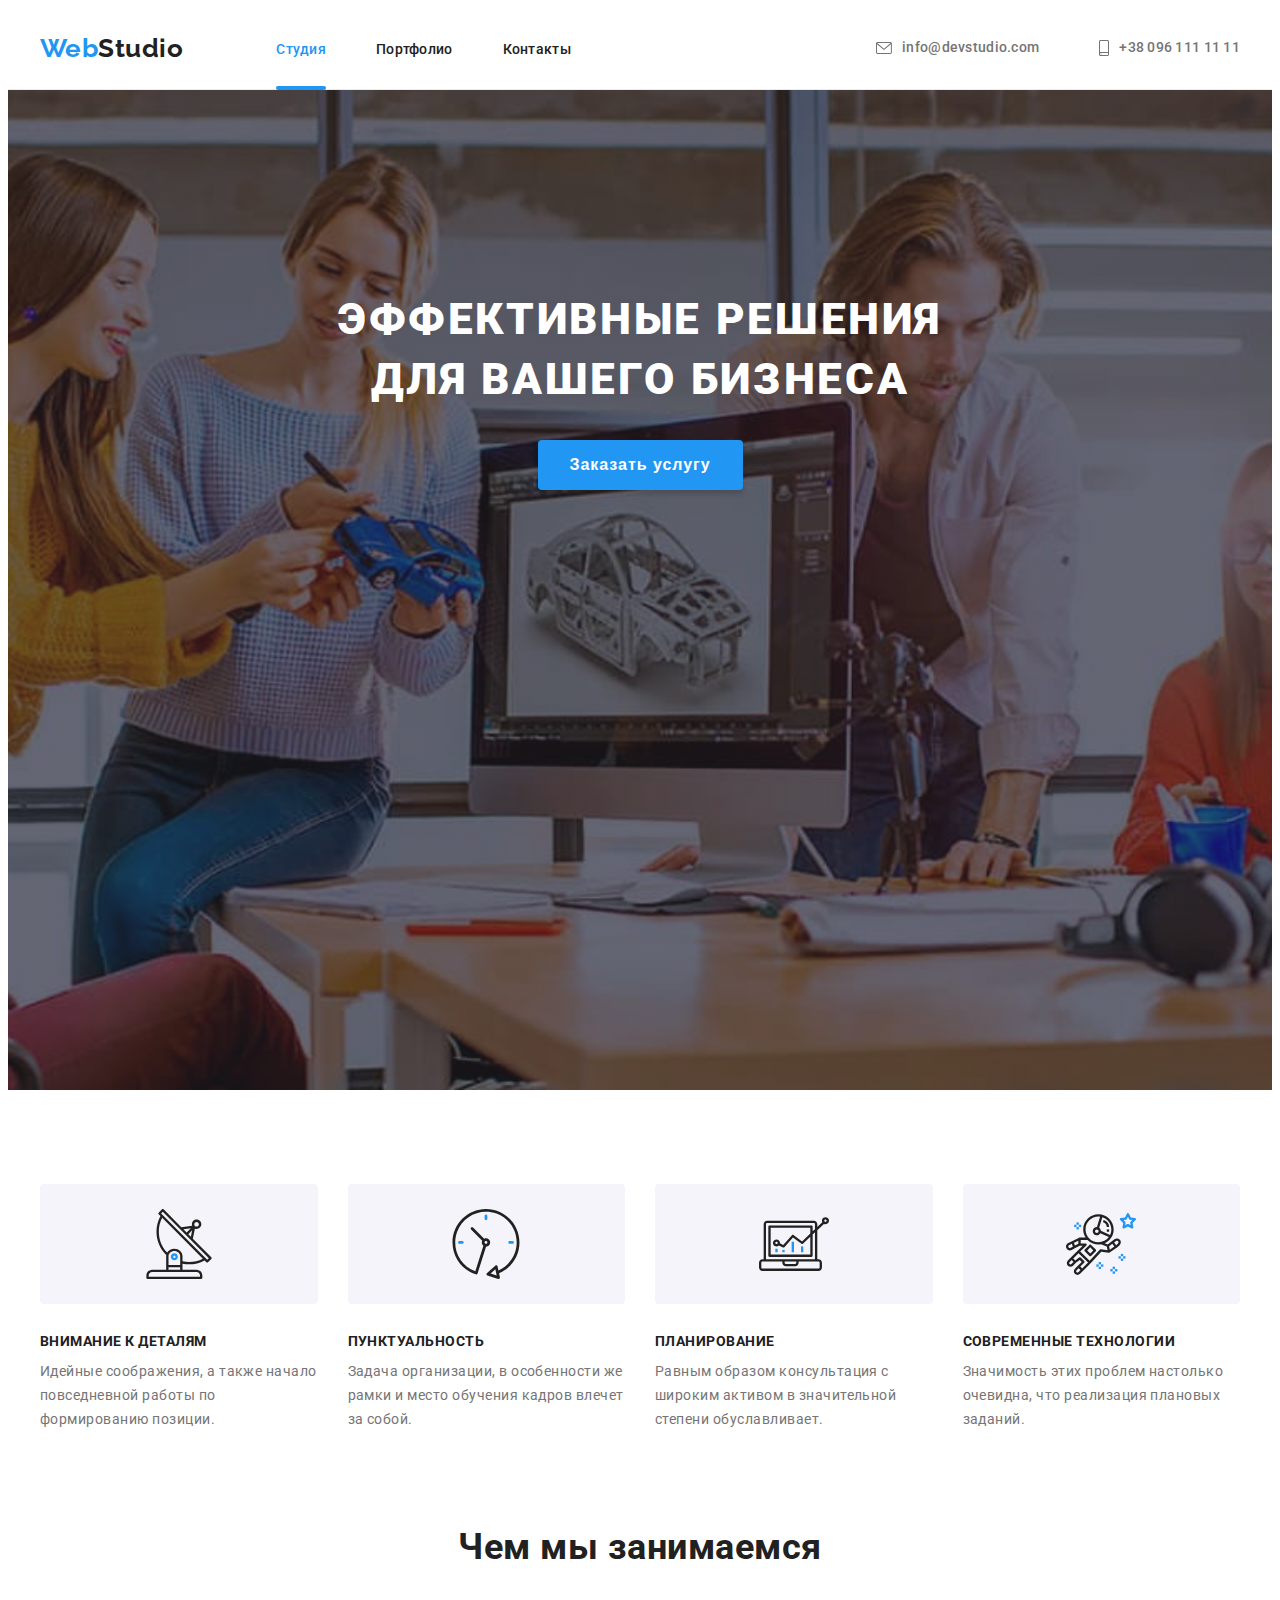
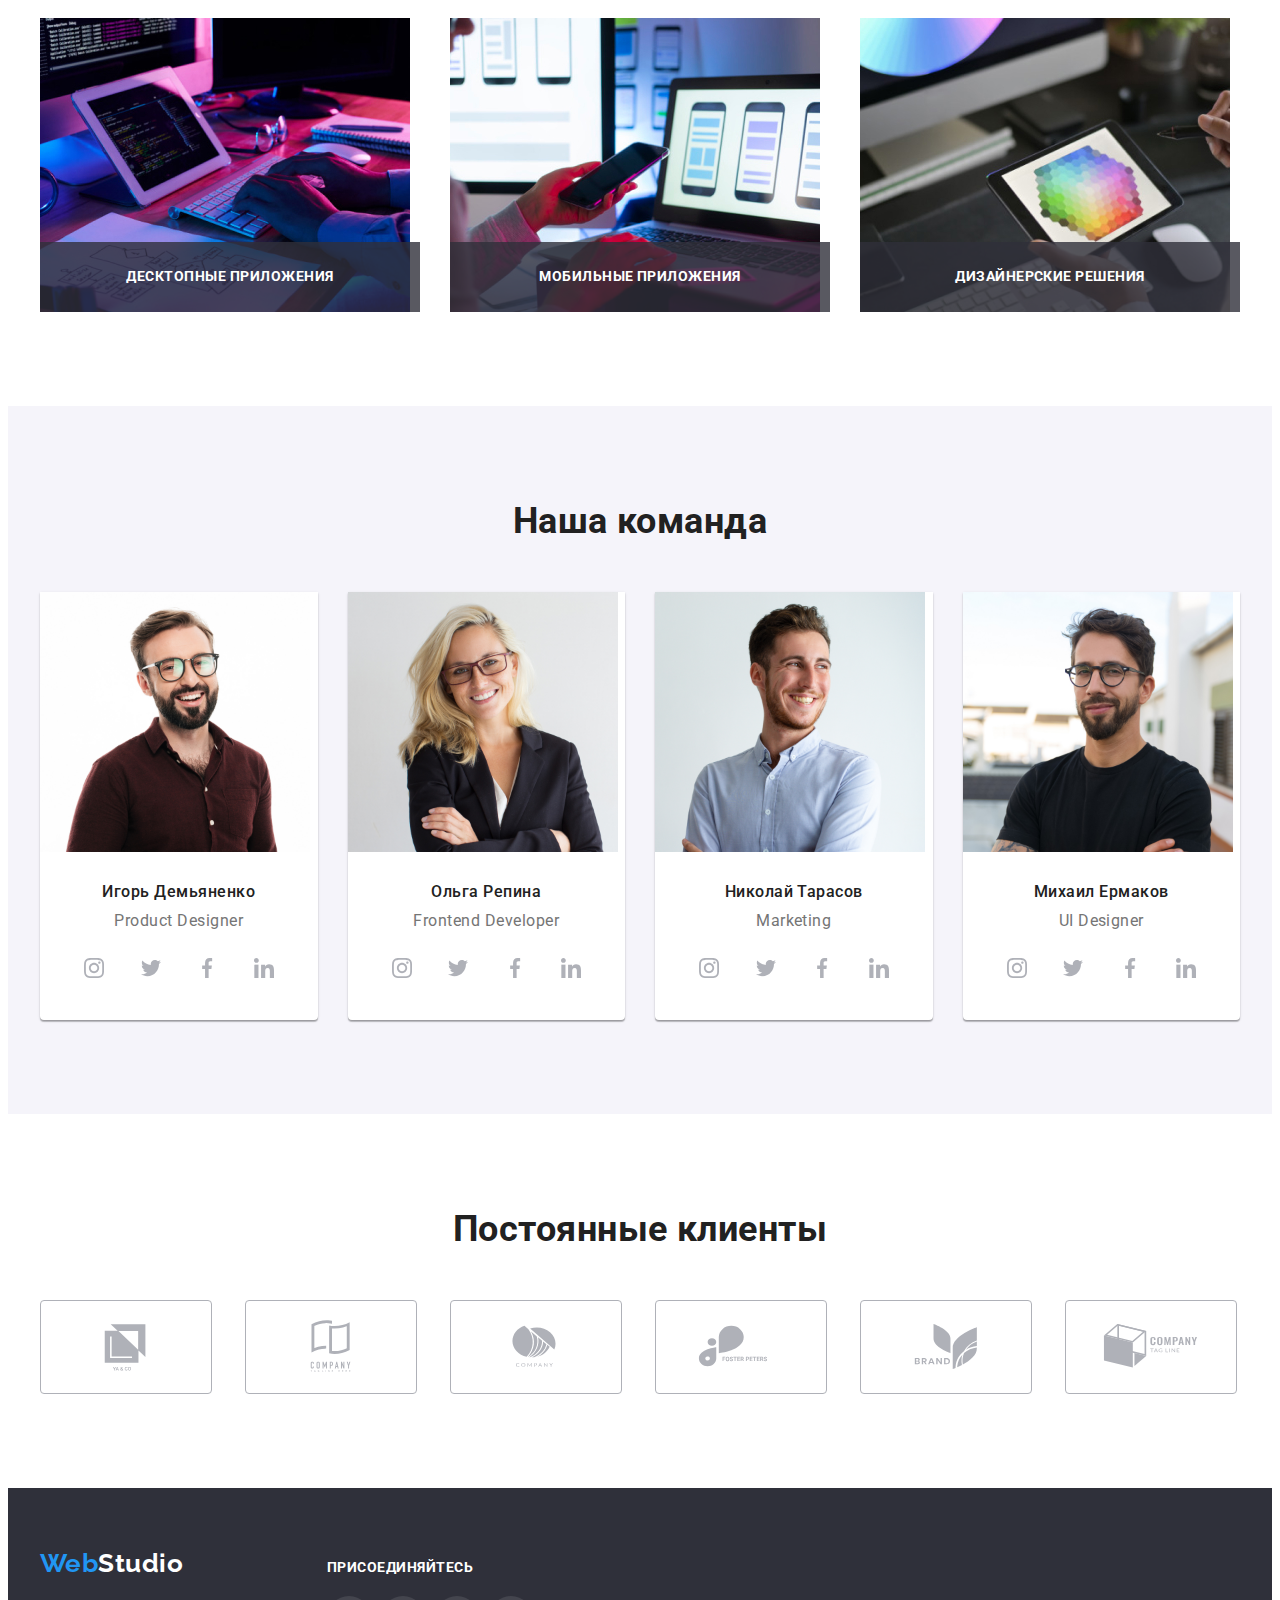
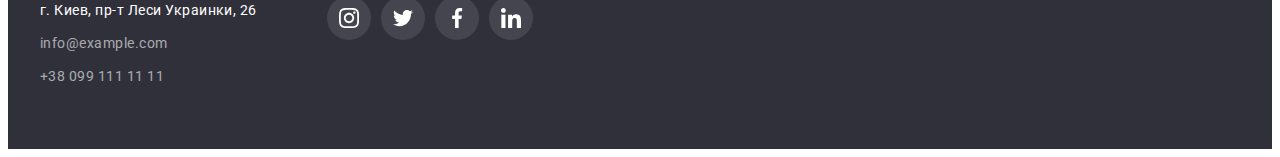
==== index.html @ e8843f4b "ДЗ-6" ====
<!DOCTYPE html>
<html lang="ru">

  <head>
    <meta charset="UTF-8" />
    <meta http-equiv="X-UA-Compatible" content="IE=edge" />
    <meta name="viewport" content="width=device-width, initial-scale=1.0" />
    <title>WebStudio</title>
    <link 
      rel="stylesheet" 
      href="https://cdnjs.cloudflare.com/ajax/libs/modern-normalize/1.0.0/modern-normalize.min.css" integrity="sha512-ISS7cAi1PEhQ8jnbJpJZMd29NlhNj4AWYyLOSp2CE/CsHxTCu+r+t0D2yoJudVrd0/8fTVPUVDzY5Tvli75u/g==" crossorigin="anonymous" referrerpolicy="no-referrer" />
    <link rel="preconnect" href="https://fonts.gstatic.com" />
    <link
    rel="stylesheet"
    href="https://cdnjs.cloudflare.com/ajax/libs/animate.css/4.1.1/animate.min.css"/>
    <link
      href="https://fonts.googleapis.com/css2?family=Raleway:wght@700&family=Roboto:wght@400;500;700;900&display=swap"
      rel="stylesheet"/>
    <link rel="stylesheet" href="./css/styles.css">
  </head>

  <body>
    <!--Header-->
    <header class="header">
      <div class="container header-container">
        <nav class="header-navigation">
          <a class="logo logo-header link" href="./index.html "><span class="logo-accent">Web</span>Studio</a>
          <ul class="navigation-menu list">
            <li class="navigation-menu-item">
              <a class="current link" href="./index.html">Студия</a>
            </li>
            <li class="navigation-menu-item">
              <a class="link" href="./portfolio.html">Портфолио</a>
            </li>
            <li class="navigation-menu-item">
              <a class="link" href="">Контакты</a>
            </li>
          </ul>
        </nav>
        <ul class="contacts list">
          <li class="contacts-item">
            <a class="contacts-item-link link" href="mailto:info@devstudio.com">
              <svg width="16" height="12" class="header-icon">
                <use href="./images/icons.svg#icon-envelope"></use>
              </svg>
              info@devstudio.com
            </a>
          </li>
          <li class="contacts-item">
            <a class="contacts-item-link link" href="tel:+380961111111">
              <svg width="10" height="16" class="header-icon">
                <use href="./images/icons.svg#icon-smartphone"></use>
              </svg>
              +38 096 111 11 11
            </a>
          </li>
        </ul>
      </div>
    </header>

    <main>
      <!--Hero-->
      <section class="hero-section">
        <div class="container">
          <h1 class="hero-title">Эффективные решения для вашего бизнеса</h1>
          <button class="modal-btn" type="button" data-modal-open>Заказать услугу</button>
        </div>
      </section>
      <!--Our advantages section-->
      <section class="advantages-section">
        <div class="container">
          <h2 class="visually-hidden">Our advantages</h2>
          <ul class="advantages list">
            <li class="advantages-item">
              <div class="advantages-contant">
                <svg width="70" height="70" class="advantages-list-icons" >
                  <use href="./images/icons.svg#icon-antenna"></use>
                </svg>
              </div>
              <h3 class="description-title">Внимание к деталям</h3>
              <p class="description">Идейные соображения, а также начало повседневной работы по формированию позиции.</p>
            </li>
            <li class="advantages-item">
              <div class="advantages-contant">
                <svg width="70" height="70" class="advantages-list-icons" >
                  <use href="./images/icons.svg#icon-clock"></use>
                </svg>
              </div>
              <h3 class="description-title">Пунктуальность</h3>
              <p class="description">Задача организации, в особенности же рамки и место обучения кадров влечет за собой.</p>
            </li>
            <li class="advantages-item">
              <div class="advantages-contant">
                <svg width="70" height="70" class="advantages-list-icons" >
                  <use href="./images/icons.svg#icon-diagram"></use>
                </svg>
              </div>
              <h3 class="description-title">Планирование</h3>
              <p class="description">Равным образом консультация с широким активом в значительной степени обуславливает.</p>
            </li>
            <li class="advantages-item">
              <div class="advantages-contant">
                <svg width="70" height="70" class="advantages-list-icons" >
                  <use href="./images/icons.svg#icon-astronaut"></use>
                </svg>
              </div>
              <h3 class="description-title">Современные технологии</h3>
              <p class="description">Значимость этих проблем настолько очевидна, что реализация плановых заданий.</p>
            </li>
          </ul>
        </div>
      </section>
      <!--Work skills galery section-->
      <section class="section">
        <div class="container">
          <h2 class="suptitle">Чем мы занимаемся</h2>
          <ul class="skills-gallery list">
            <li class="skills-gallery-item">
                <img src="./images/main-page/what-we-do/what-we-do-img.jpg" alt="печатает на клавиатуре" width="370" height="294">
                <h3 class="skills-gallery-title">Десктопные приложения</p>
            </li>
            <li class="skills-gallery-item">
              <img src="./images/main-page/what-we-do/what-we-do-img-1.jpg" alt="синхронизация телефона и ноутбука" width="370" height="294">
              <h3 class="skills-gallery-title">Мобильные приложения</p>
            </li>
            <li class="skills-gallery-item">
              <img src="./images/main-page/what-we-do/what-we-do-img-2.jpg" alt="спектр цветов на планшете" width="370" height="294">
              <h3 class="skills-gallery-title">Дизайнерские решения</p>
            </li>
          </ul>
        </div>
      </section>
      <!--Our team section-->
      <section class="team-section section">
        <div class="container">
          <h2 class="suptitle">Наша команда</h2>
          <ul class="team list">
            <li class="team-item">
              <img src="./images/main-page/our-team/our-team-img.jpg" alt="мужчина в рубашке и очках" width="270" height="260">
                <div class="team-item-contant"> 
                  <h3 class="team-title">Игорь Демьяненко</h3>
                  <p class="team-description" lang="en">Product Designer</p>
                  <ul class="social-list list">
                    <li class="social-list-item">
                      <a href="" class="social-list-link link">
                        <svg width="20" height="20" class="social-list-icon">
                          <use href="./images/icons.svg#icon-instagram"></use>
                        </svg>
                      </a>
                    </li>
                    <li class="social-list-item">
                      <a href="" class="social-list-link link">
                        <svg width="20" height="20" class="social-list-icon">
                          <use href="./images/icons.svg#icon-twitter"></use>
                        </svg>
                      </a>
                    </li>
                    <li class="social-list-item">
                      <a href="" class="social-list-link link">
                        <svg width="20" height="20" class="social-list-icon">
                          <use href="./images/icons.svg#icon-facebook"></use>
                        </svg>
                      </a>
                    </li>
                    <li class="social-list-item">
                      <a href="" class="social-list-link link">
                        <svg width="20" height="20" class="social-list-icon">
                          <use href="./images/icons.svg#icon-linkedin"></use>
                        </svg>
                      </a>
                    </li>
                  </ul>
                </div> 
            </li>
            <li class="team-item">
              <img src="./images/main-page/our-team/our-team-img-1.jpg" alt="женщина в очках" width="270" height="260">
                <div class="team-item-contant"> 
                  <h3 class="team-title">Ольга Репина</h3>
                  <p class="team-description" lang="en">Frontend Developer</p>
                  <ul class="social-list list">
                    <li class="social-list-item">
                      <a href="" class="social-list-link link">
                        <svg width="20" height="20" class="social-list-icon">
                          <use href="./images/icons.svg#icon-instagram"></use>
                        </svg>
                      </a>
                    </li>
                    <li class="social-list-item">
                      <a href="" class="social-list-link link">
                        <svg width="20" height="20" class="social-list-icon">
                          <use href="./images/icons.svg#icon-twitter"></use>
                        </svg>
                      </a>
                    </li>
                    <li class="social-list-item">
                      <a href="" class="social-list-link link">
                        <svg width="20" height="20" class="social-list-icon">
                          <use href="./images/icons.svg#icon-facebook"></use>
                        </svg>
                      </a>
                    </li>
                    <li class="social-list-item">
                      <a href="" class="social-list-link link">
                        <svg width="20" height="20" class="social-list-icon">
                          <use href="./images/icons.svg#icon-linkedin"></use>
                        </svg>
                      </a>
                    </li>
                  </ul>
                </div> 
            </li>
            <li class="team-item">
              <img src="./images/main-page/our-team/our-team-img-2.jpg" alt="мужчина в рубашке" width="270" height="260">
                <div class="team-item-contant"> 
                  <h3 class="team-title">Николай Тарасов</h3>
                  <p class="team-description" lang="en">Marketing</p>
                  <ul class="social-list list">
                    <li class="social-list-item">
                      <a href="" class="social-list-link link">
                        <svg width="20" height="20" class="social-list-icon">
                          <use href="./images/icons.svg#icon-instagram"></use>
                        </svg>
                      </a>
                    </li>
                    <li class="social-list-item">
                      <a href="" class="social-list-link link">
                        <svg width="20" height="20" class="social-list-icon">
                          <use href="./images/icons.svg#icon-twitter"></use>
                        </svg>
                      </a>
                    </li>
                    <li class="social-list-item">
                      <a href="" class="social-list-link link">
                        <svg width="20" height="20" class="social-list-icon">
                          <use href="./images/icons.svg#icon-facebook"></use>
                        </svg>
                      </a>
                    </li>
                    <li class="social-list-item">
                      <a href="" class="social-list-link link">
                        <svg width="20" height="20" class="social-list-icon">
                          <use href="./images/icons.svg#icon-linkedin"></use>
                        </svg>
                      </a>
                    </li>
                  </ul>
                </div>  
            </li>
            <li class="team-item">
              <img src="./images/main-page/our-team/our-team-img-3.jpg" alt="мужчина в футболке и очках" width="270" height="260">
                <div class="team-item-contant"> 
                  <h3 class="team-title">Михаил Ермаков</h3>
                  <p class="team-description" lang="en">UI Designer</p>
                  <ul class="social-list list">
                    <li class="social-list-item">
                      <a href="" class="social-list-link link">
                        <svg width="20" height="20" class="social-list-icon">
                          <use href="./images/icons.svg#icon-instagram"></use>
                        </svg>
                      </a>
                    </li>
                    <li class="social-list-item">
                      <a href="" class="social-list-link link">
                        <svg width="20" height="20" class="social-list-icon">
                          <use href="./images/icons.svg#icon-twitter"></use>
                        </svg>
                      </a>
                    </li>
                    <li class="social-list-item">
                      <a href="" class="social-list-link link">
                        <svg width="20" height="20" class="social-list-icon">
                          <use href="./images/icons.svg#icon-facebook"></use>
                        </svg>
                      </a>
                    </li>
                    <li class="social-list-item">
                      <a href="" class="social-list-link link">
                        <svg width="20" height="20" class="social-list-icon">
                          <use href="./images/icons.svg#icon-linkedin"></use>
                        </svg>
                      </a>
                    </li>
                  </ul>
                </div>  
            </li>
          </ul>
        </div>
      </section>
      <!--Regular customers section-->
      <section class="section">
        <div class="container">
          <h2 class="suptitle">Постоянные клиенты</h2>
          <ul class="customers list">
            <li class="customers-item">
                <a href="" class="customers-list-link link">
                  <svg width="106" height="60" class="customers-list-link-icon" >
                    <use href="./images/icons.svg#icon-client-1"></use>
                  </svg>
                </a>
            </li>
            <li class="customers-item">
                <a href="" class="customers-list-link link">
                  <svg width="106" height="60" class="customers-list-link-icon" >
                    <use href="./images/icons.svg#icon-client-2"></use>
                  </svg>
                </a>
            </li>
            <li class="customers-item">
                <a href="" class="customers-list-link link">
                  <svg width="106" height="60" class="customers-list-link-icon" >
                    <use href="./images/icons.svg#icon-client-3"></use>
                  </svg>
                </a>
            </li>
            <li class="customers-item">
                <a href="" class="customers-list-link link">
                  <svg width="106" height="60" class="customers-list-link-icon" >
                    <use href="./images/icons.svg#icon-client-4"></use>
                  </svg>
                </a>
            </li>
            <li class="customers-item">
                <a href="" class="customers-list-link link">
                  <svg width="106" height="60" class="customers-list-link-icon" >
                    <use href="./images/icons.svg#icon-client-5"></use>
                  </svg>
                </a>
            </li>
            <li class="customers-item">
                <a href="" class="customers-list-link link">
                  <svg width="106" height="60" class="customers-list-link-icon" >
                    <use href="./images/icons.svg#icon-client-6"></use>
                  </svg>
                </a>
            </li>
          </ul>
        </div>
      </section>
    </main>
    
   <!--Footer-->
    <footer>
      <div class="footer-container container">
        <div class="footer-contacts-block">
          <a class="logo link" href=""><span class="logo-accent">Web</span><span class="logo-footer">Studio</span></a>
          <address>
            <ul class="footer-contacts list link">
              <li class="footer-contacts-item">
                <a class="footer-map-link link" href="https://goo.gl/maps/vyTCDzWnWzaWJ4Vd6" target="_blank" rel="noopener noreferrer">г. Киев, пр-т Леси Украинки, 26</a>
              </li>
              <li class="footer-contacts-item">
                <a class="footer-contacts-link link" href="mailto:info@example.com">info@example.com</a>
              </li>
              <li class="footer-contacts-item">
                <a class="footer-contacts-link link" href="tel:+380991111111">+38 099 111 11 11</a>
              </li>
            </ul>
          </address>
        </div>
        <div class="footer-icons">
          <h3 class="description-title footer-description">присоединяйтесь</h3>
          <ul class="footer-social-list list">
            <li class="footer-list-item">
              <a href="" class="footer-list-link link">
                <svg width="20" height="20" class="footer-list-icon">
                  <use href="./images/icons.svg#icon-instagram"></use>
                </svg>
              </a>
            </li>
            <li class="footer-list-item">
              <a href="" class="footer-list-link link">
                <svg width="20" height="20" class="footer-list-icon">
                  <use href="./images/icons.svg#icon-twitter"></use>
                </svg>
              </a>
            <li class="footer-list-item">
              <a href="" class="footer-list-link link">
                <svg width="20" height="20" class="footer-list-icon">
                  <use href="./images/icons.svg#icon-facebook"></use>
                </svg>
              </a>
            </li>
            <li class="footer-list-item">
              <a href="" class="footer-list-link link">
                <svg width="20" height="20" class="footer-list-icon">
                  <use href="./images/icons.svg#icon-linkedin"></use>
                </svg>
              </a>
            </li>
          </ul>
        </div>
      </div>
    </footer>

    <div class="backdrop is-hidden" data-modal>
      <div class="modal">
        <button type="button" class="modal-close-button" data-modal-close>
          <svg width="18" height="18" class="modal-close-icon">
            <use href="./images/icons.svg#icon-close-black"></use>
          </svg>
        </button>
        <form action="#" method="GET" class="modal-form">
          <p class="modal-form-head">Оставьте свои данные, мы вам перезвоним</p>
          <label class="modal-form-field">
            Имя
            <span class="modal-form-input-wrapper">
              <input type="text" name="user-name" class="modal-form-input" minlength="2" required>
              <svg width="18" height="18" class="modal-icon">
                <use href="./images/icons.svg#icon-person"></use>
              </svg>
            </span>
          </label>
          <label class="modal-form-field">
            Телефон
            <span class="modal-form-input-wrapper">
              <input type="tel" name="user-phone" class="modal-form-input" pattern="[0-9]{3}-[0-9]{3}-[0-9]{2}-[0-9]{2}" title="063-333-33-33" required>
              <svg width="18" height="18" class="modal-icon">
                <use href="./images/icons.svg#icon-phone"></use>
              </svg>
            </span>
          </label>
          <label class="modal-form-field">
            Почта
            <span class="modal-form-input-wrapper">
              <input type="email" name="user-mail" class="modal-form-input" required>
              <svg width="18" height="18" class="modal-icon">
                <use href="./images/icons.svg#icon-email"></use>
              </svg>
            </span>
          </label>
          <label class="modal-form-field">
            Комментарий
            <textarea name="user-message" class="modal-form-message" placeholder="Введите текст"></textarea>
          </label>
          <input type="checkbox" name="user-policy" class="modal-form-checkbox" id="checkbox-policy" required>
          <label for="checkbox-policy" class="modal-form-checkbox-policy">Соглашаюсь с рассылкой и принимаю <a href="modal-form-policy-link">Условия договора</a></label>
          <button type="submit" class="modal-form-btn">Отправить</button>
        </form>
      </div>
    </div>

    <script src="./js/modal.js"></script>
  </body>
</html>
---- css/styles.css ----
/* кастомные свойства */
:root {
  --main-font: Roboto, sans-serif;
  --secondary-font: Raleway, sans-serif;
  --accent-color: #2196f3;
  --main-color: #212121;
  --secondary-color: #ffffff;
  --third-color: #757575;
  --main-background-color: #2f303a;
  --secondary-background-color: #f5f4fa;
}

/* сброс в тексте */
h1,
h2,
h3,
h4,
h5,
h6,
p {
  margin-top: 0;
  margin-bottom: 0;
}

/* сброс в списках */
ul,
ol {
  margin-top: 0;
  margin-bottom: 0;
  padding-left: 0;
}

/* переопределение изображений */
img {
  display: block;
}

/* убрать точки со списков */
.list {
  list-style: none;
}

/* убрать подчёркивание у ссылки */
.link {
  text-decoration: none;
}

.section {
  padding-top: 94px;
  padding-bottom: 94px;
}

.container {
  width: 1200px;
  padding-left: 15px;
  padding-right: 15px;
  margin: 0 auto;
}

.visually-hidden {
  position: absolute;
  width: 1px;
  height: 1px;
  margin: -1px;
  border: 0;
  padding: 0;

  white-space: nowrap;
  clip-path: inset(100%);
  clip: rect(0 0 0 0);
  overflow: hidden;
}

/* наследование */
body {
  font-family: var(--main-font);
  color: var(--main-color);
  letter-spacing: 0.03em;
}

/* ==== COMPONENTS ==== */
.logo {
  font-family: var(--secondary-font);
  font-weight: 700;
  font-size: 26px;
  line-height: 1.19;

  color: var(--main-color);
}

.logo-accent {
  color: var(--accent-color);
}

.logo-footer {
  color: var(--secondary-color);
}

.suptitle {
  font-weight: 700;
  font-size: 36px;
  line-height: 1.167;
  text-align: center;

  color: var(--main-color);
  margin-bottom: 50px;
}

.social-list {
  display: flex;
  justify-content: space-between;
}

.social-list-link {
  display: flex;
  align-items: center;
  justify-content: center;
  width: 44px;
  height: 44px;
  background-color: var(--secondary-color);
  border-radius: 50%;
  transition: background-color 250ms cubic-bezier(0.4, 0, 0.2, 1);
}

.social-list-link:hover,
.social-list-link:focus {
  background-color: var(--accent-color);
}

.social-list-icon {
  fill: #AFB1B8;
  transition: fill 250ms cubic-bezier(0.4, 0, 0.2, 1);
}

.social-list-link:hover .social-list-icon,
.social-list-link:focus .social-list-icon {
  fill: #FFFFFF;
}

address {
  font-style: normal;
}
/* ==== END COMPONENTS ==== */

/* ==== HEADER ==== */

.header {
  padding-top: 25px;
  padding-bottom: 25px;
  border-bottom: 1px solid #ececec;
}

.header-container,
.header-navigation,
.navigation-menu {
  display: flex;
  align-items: center;
  justify-content: space-between;
}

.logo-header {
  margin-right: 93px;
}

.navigation-menu-item .link {
  padding-top: 32px;
  padding-bottom: 32px;
}

.navigation-menu-item:not(:last-child) {
  margin-right: 50px;
}

.navigation-menu .link.current {
  position: relative;
  color: var(--accent-color);
}

.navigation-menu-item .current::after {
  position: absolute;
  left: 0;
  bottom: -1px;
  display: block;
  content: '';
  width: 100%;
  height: 4px;
  background-color: var(--accent-color);
  border-radius: 2px;
}

.navigation-menu .link{
  font-weight: 500;
  font-size: 14px;
  line-height: 1.14;
  letter-spacing: 0.02em;

  color: var(--main-color);
  transition: color 250ms cubic-bezier(0.4, 0, 0.2, 1);
}

.navigation-menu-item .link:hover,
.navigation-menu-item .link:focus {
  color: var(--accent-color);
}

.contacts {
  display: flex;
  align-items: center;
}

.contacts-item {
  display: flex;
  align-items: center;
}

.contacts-item-link {
  display: inline-flex;
  align-items: center;
  color: inherit;
  font-weight: 500;
  font-size: 14px;
  line-height: 1.14;
  letter-spacing: 0.02em;

  color: var(--third-color);
  margin-left: 10px;
  transition: color 250ms cubic-bezier(0.4, 0, 0.2, 1);
}

.contacts-item-link:hover,
.contacts-item-link:focus {
  color: var(--accent-color);
}

.header-icon {
  fill: currentColor;
  margin-right: 10px;
  transition: fill 250ms cubic-bezier(0.4, 0, 0.2, 1);
}

.contacts-item:not(:last-child) {
  margin-right: 50px;
}
/* ==== END HEADER ==== */

/* ==== HERO ==== */
.hero-section {
  max-width: 1600px;
  height: 600px;
  padding: 200px 0;
  margin: 0 auto;
  background-color: #C4C4C4;;
  background-image: linear-gradient(
    rgba(47, 48, 58, 0.4),
    rgba(47, 48, 58, 0.4)), 
    url(../images/main-page/bg.jpg);
  background-repeat: no-repeat;
  background-position: center;
  background-size: cover;
  text-align: center;
}

.hero-title {
  width: 696px;
  font-weight: 900;
  font-size: 44px;
  line-height: 1.36;
  text-align: center;
  letter-spacing: 0.06em;
  text-transform: uppercase;

  color: var(--secondary-color);
  margin: 0 auto 30px ;
}

.modal-btn {
  box-shadow: 0px 4px 4px rgba(0, 0, 0, 0.15);
  border: none;
  border-radius: 4px;
  font-weight: 700;
  font-size: 16px;
  line-height: 1.87;
  letter-spacing: 0.06em;

  color: var(--secondary-color);
  background-color: var(--accent-color);
  cursor: pointer;
  padding: 10px 32px;
  transition: background-color 250ms cubic-bezier(0.4, 0, 0.2, 1),
  box-shadow 250ms cubic-bezier(0.4, 0, 0.2, 1);
}

.modal-btn:hover,
.modal-btn:focus {
  background-color: #188ce8;
}
/* ==== END HERO ==== */

/* ==== MAIN ==== */

/* ==== Our advantages section ==== */
.advantages-section {
  padding-top: 94px;
}

.advantages-contant {
  display: flex;
  align-items: center;
  justify-content: center;
  height: 120px;
  background-color: #F5F4FA;
  border-radius: 4px;
  margin-bottom: 30px;
}

.advantages {
  display: flex;
  flex-wrap: wrap;
  margin-left: -30px;
  margin-top: -30px;
}

.advantages-item {
  flex-basis: calc((100% - 120px) / 4);
  margin-left: 30px;
  margin-top: 30px;
}

.description-title {
  font-weight: 700;
  font-size: 14px;
  line-height: 1.14;
  text-transform: uppercase;
  margin-bottom: 10px;
}

.description {
  font-size: 14px;
  line-height: 1.71;

  color: var(--third-color);
}
/* ==== END Our advantages section ==== */

/* ==== Work skills galery ==== */
.skills-gallery {
  display: flex;
  flex-wrap: wrap;
  margin-left: -30px;
  margin-top: -30px;
}

.skills-gallery-item {
  position: relative;
  flex-basis: calc((100% - 90px) / 3);
  margin-left: 30px;
  margin-top: 30px;
}

.skills-gallery-title {
  position: absolute;
  bottom: 0;
  left: 0;
  width: 100%;

  padding-top: 27px;
  padding-bottom: 27px;

  font-size: 14px;
  line-height: 1.14;
  text-align: center;
  text-transform: uppercase;
  color: var(--secondary-color);
  background: rgba(47, 48, 58, 0.8);
}
/* ==== END Work skills galery ==== */

/* ==== Our team section ==== */
.team-section {
  background-color: var(--secondary-background-color);
}

.team {
  display: flex;
  flex-wrap: wrap;
  margin-left: -30px;
  margin-top: -30px;

}

.team-item {
  flex-basis: calc((100% - 120px) / 4);
  margin-left: 30px;
  margin-top: 30px;
  background-color: #fff;
  box-shadow: 
    0px 1px 3px rgba(0, 0, 0, 0.12),
    0px 1px 1px rgba(0, 0, 0, 0.14),
    0px 2px 1px rgba(0, 0, 0, 0.2);
  border-radius: 0px 0px 4px 4px;
}

.team-item-contant {
  padding: 30px 32px;
}

.team-title {
  font-weight: 500;
  font-size: 16px;
  line-height: 1.19;
  text-align: center;
  margin-bottom: 10px;
}

.team-description {
  font-size: 16px;
  line-height: 1.19;
  text-align: center;

  color: var(--third-color);
  margin-bottom: 16px;
}
/* ==== END Our team section ==== */

/* ==== Regular customers section ==== */

.customers-list-link {
  display: flex;
  justify-content: center;
  align-items: center;
  border: 1px solid #AFB1B8;
  border-radius: 4px;
  width: 170px;
  height: 92px;
  fill: #AFB1B8;
  transition: border 250ms cubic-bezier(0.4, 0, 0.2, 1),
  fill 250ms cubic-bezier(0.4, 0, 0.2, 1);
}

.customers {
  display: flex;
  flex-wrap: wrap;
  margin-left: -30px;
  margin-top: -30px;
}

.customers-item {
  flex-basis: calc((100% - 180px) / 6);
  margin-left: 30px;
  margin-top: 30px;
}

.customers-list-link:hover,
.customers-list-link:focus {
  border-color: var(--accent-color);
  fill: var(--accent-color);
}

/* ==== END Regular customers section ==== */

/* ==== FOOTER ==== */
footer {
  background-color: var(--main-background-color);
  padding-top: 60px;
  padding-bottom: 60px;
}

.footer-container {
  display: flex;
  align-items: baseline;
}

.footer-contacts-block {
  margin-right: 70px;
}

address {
  margin-top: 20px;
}

.footer-contacts-item:not(:last-child) {
  margin-bottom: 9px;
}

.footer-social-list {
  display: flex;
}

.footer-map-link {
  font-weight: 400;
  font-size: 14px;
  line-height: 1.71;
  color: #ffffff;
}

.footer-map-link:hover,
.footer-map-link:focus {
  color: var(--accent-color);
}

.footer-contacts-link {
  font-size: 14px;
  line-height: 1.71;
  color: rgba(255, 255, 255, 0.6);
  transition: color 250ms cubic-bezier(0.4, 0, 0.2, 1);
}

.footer-contacts-link:hover,
.footer-contacts-link:focus {
  color: var(--accent-color);
}

.footer-description {
  text-transform: uppercase;
  color: var(--secondary-color);
  margin-bottom: 20px;
}

.footer-list-item:not(:last-child) {
  margin-right: 10px;
}

.footer-list-link {
  align-items: center;
  justify-content: center;
  display: flex;
  width: 44px;
  height: 44px;
  text-decoration: none;
  fill: var(--secondary-color);
  background: rgba(255, 255, 255, 0.1);
  border-radius: 50%;
  transition: background-color 250ms cubic-bezier(0.4, 0, 0.2, 1);
}

.footer-list-link:hover,
.footer-list-link:focus {
  background-color: var(--accent-color);
}

.footer-list-icon {
  fill: var(--secondary-color);
}

/* ==== END FOOTER ==== */

/* ==== PORTFOLIO ==== */

.portfolio-btn {
  display: inline-block;
  font-family: inherit;
  font-weight: 500;
  font-size: 16px;
  line-height: 1.62;
  cursor: pointer;
  background-color: var(--secondary-background-color);
  border-radius: 4px;
  border: none;
  padding: 6px 22px;
  transition: color 250ms cubic-bezier(0.4, 0, 0.2, 1),
  background-color 250ms cubic-bezier(0.4, 0, 0.2, 1),
  box-shadow 250ms cubic-bezier(0.4, 0, 0.2, 1);
}

.portfolio-btn:hover,
.portfolio-btn:focus {
  color: var(--secondary-color);
  background-color: var(--accent-color);
  box-shadow: 
    0px 3px 1px rgba(0, 0, 0, 0.1), 
    0px 1px 2px rgba(0, 0, 0, 0.08), 
    0px 2px 2px rgba(0, 0, 0, 0.12);
}

.filter-menu {
  display: flex;
  flex-flow: row nowrap;
  justify-content: center;
  margin-bottom: 50px;
}

.filter-item:not(:first-child) {
  margin-left: 8px;
}

.gallery {
  display: flex;
  flex-wrap: wrap;
  margin-left: -30px;
  margin-top: -30px;
}

.gallery-item {
  flex-basis: calc((100% - 120px) / 4);
  margin-left: 30px;
  margin-top: 30px;
  background: #ffffff;
}

.gallery-item:hover,
.gallery-item:focus {
  box-shadow: 
    0px 1px 1px rgba(0, 0, 0, 0.12),
    0px 4px 4px rgba(0, 0, 0, 0.06),
    1px 4px 6px rgba(0, 0, 0, 0.16);
}

.gallery-list-img-wrapper {
  position: relative;
  overflow: hidden;
}

.overlay-portfolio {
  position: absolute;
  left: 0;
  bottom: 0;
  width: 100%;
  height: 100%;
  overflow: auto ;
  transform: translateY(100%);
  transition: transform 250ms cubic-bezier(0.4, 0, 0.2, 1);

  font-size: 18px;
  line-height: 1.56;
  letter-spacing: 0.03em;
  padding: 63px 24px;
  color: var(--secondary-color);
  background-color: rgba(33, 150, 243, 0.9);
}

.gallery-list-link-wrapper:hover .overlay-portfolio,
.gallery-list-link-wrapper:focus .overlay-portfolio {
  transform: translateY(0%);
}

.gallery-item-content {
  padding: 20px 24px;
  border: 1px solid #eeeeee;
  border-top: none;
}

.gallery-title {
  font-weight: 700;
  font-size: 18px;
  line-height: 2;
  letter-spacing: 0.06em;

  color: var(--main-color);
  margin-bottom: 4px;
}

.gallery-description {
  font-size: 16px;
  line-height: 1.87;

  color: var(--third-color);
}
/* ==== END PORTFOLIO ==== */

/* ==== MODAL WINDOW ==== */
.backdrop {
  position: fixed;
  top: 0;
  left: 0;
  width: 100vw;
  height: 100vh;
  background-color: rgba(0, 0, 0, 0.2);
  z-index: 100;
  opacity: 1;
  transition: opacity 250ms  cubic-bezier(0.4, 0, 0.2, 1),
              visibility 250ms  cubic-bezier(0.4, 0, 0.2, 1);
}

.is-hidden {
  opacity: 0;
  visibility: hidden;
  pointer-events: none;
}

.modal {
  position: absolute;
  top: 50%;
  left: 50%;
  opacity: 1;
  transform: translate(-50%,-50%) scale(1);
  transition: opacity 250ms  cubic-bezier(0.4, 0, 0.2, 1),
              visibility 250ms  cubic-bezier(0.4, 0, 0.2, 1);
  width: 528px;
  height: 581px;
  padding: 40px;
  background-color: var(--secondary-color);
  box-shadow: 
  0px 1px 3px rgba(0, 0, 0, 0.12), 
  0px 1px 1px rgba(0, 0, 0, 0.14), 
  0px 2px 1px rgba(0, 0, 0, 0.2);
  border-radius: 4px;
}

.modal-close-button {
  position: absolute;
  display: flex;
  align-items: center;
  justify-content: center;
  top: 8px;
  right: 8px;    
  width: 30px;
  height: 30px;
  background-color: transparent;
  border-radius: 50%;
  border: 1px solid rgba(0, 0, 0, 0.1);
  cursor: pointer;
}

.modal-close-icon {
  fill: currentColor;
  transition: fill 250ms cubic-bezier(0.4, 0, 0.2, 1);
}

.modal-close-button:hover .modal-close-icon,
.modal-close-button:focus .modal-close-icon {
  fill: var(--accent-color);
}

.modal-form {
  display: flex;
  flex-direction: column;
  width: 448px;
}

.modal-form-head {
  font-weight: 700;
  text-align: center;
  font-size: 20px;
  line-height: 1.15;
  margin-bottom: 12px;
  color: var(--main-color);
}

.modal-form-field {
  font-weight: 400;
  font-size: 12px;
  line-height: 1.16;
  letter-spacing: 0.01em;
  color: var(--third-color);

}

.modal-form-input-wrapper {
  position: relative;
  display: block;
  margin-top: 4px;
  margin-bottom: 10px;
}

.modal-form-input {
  width: 100%;
  height: 40px;
  border: 1px solid rgba(33, 33, 33, 0.2);
  border-radius: 4px;
  padding: 11px 12px 11px 42px;
  transition: border 250ms cubic-bezier(0.4, 0, 0.2, 1);
}

.modal-icon {
  position: absolute;
  top: 50%;
  left: 12px;
  transform: translateY(-50%);
  display: block;
}

.modal-form-field:focus-within .modal-form-input {
  outline: var(--accent-color);
  border: 1px solid var(--accent-color);
}

.modal-form-input:focus {
  border-color: var(--accent-color);
  outline: none;
}

.modal-form-input:focus + .modal-icon {
  fill: var(--accent-color);
}

.modal-form-message {
  height: 120px;
  width: 100%;
  border: 1px solid rgba(33, 33, 33, 0.2);
  border-radius: 4px;
  resize: none;
  padding: 12px 16px;
  margin-top: 4px;
}

.modal-form-message::placeholder {
  font-weight: 400;
  font-size: 14px;
  line-height: 1.14;
  letter-spacing: 0.01em;
  color: rgba(117, 117, 117, 0.5);
}

.modal-form-message:focus {
  outline: none;
  border-color: var(--accent-color);
}

.modal-form-checkbox-policy::before {
  display: block;
  content: "";
  width: 16px;
  height: 15px;
  border: 2px solid  var(--main-color) ;
  cursor: pointer;
  border-radius: 2px;
}

.modal-form-checkbox:checked + .modal-form-checkbox-policy::before {
  display: block;
  background-size: contain;
  border-radius: 2px;
  background: url(../images/for-sprite/icon-check.svg) no-repeat;
  border-color: var(--accent-color);
  background-color: var(--accent-color);
  position: relative;
  align-items: center;
  justify-content: center;
}

.visually-hidden-for-modal-window {
  position: absolute !important;
  width: 1px;
  height: 1px;
  margin: -1px;
  border: 0;
  padding: 0;

  white-space: nowrap;
  clip-path: inset(100%);
  clip: rect(0 0 0 0);
  overflow: hidden;
}

/* ==== END MODAL WINDOW ==== */
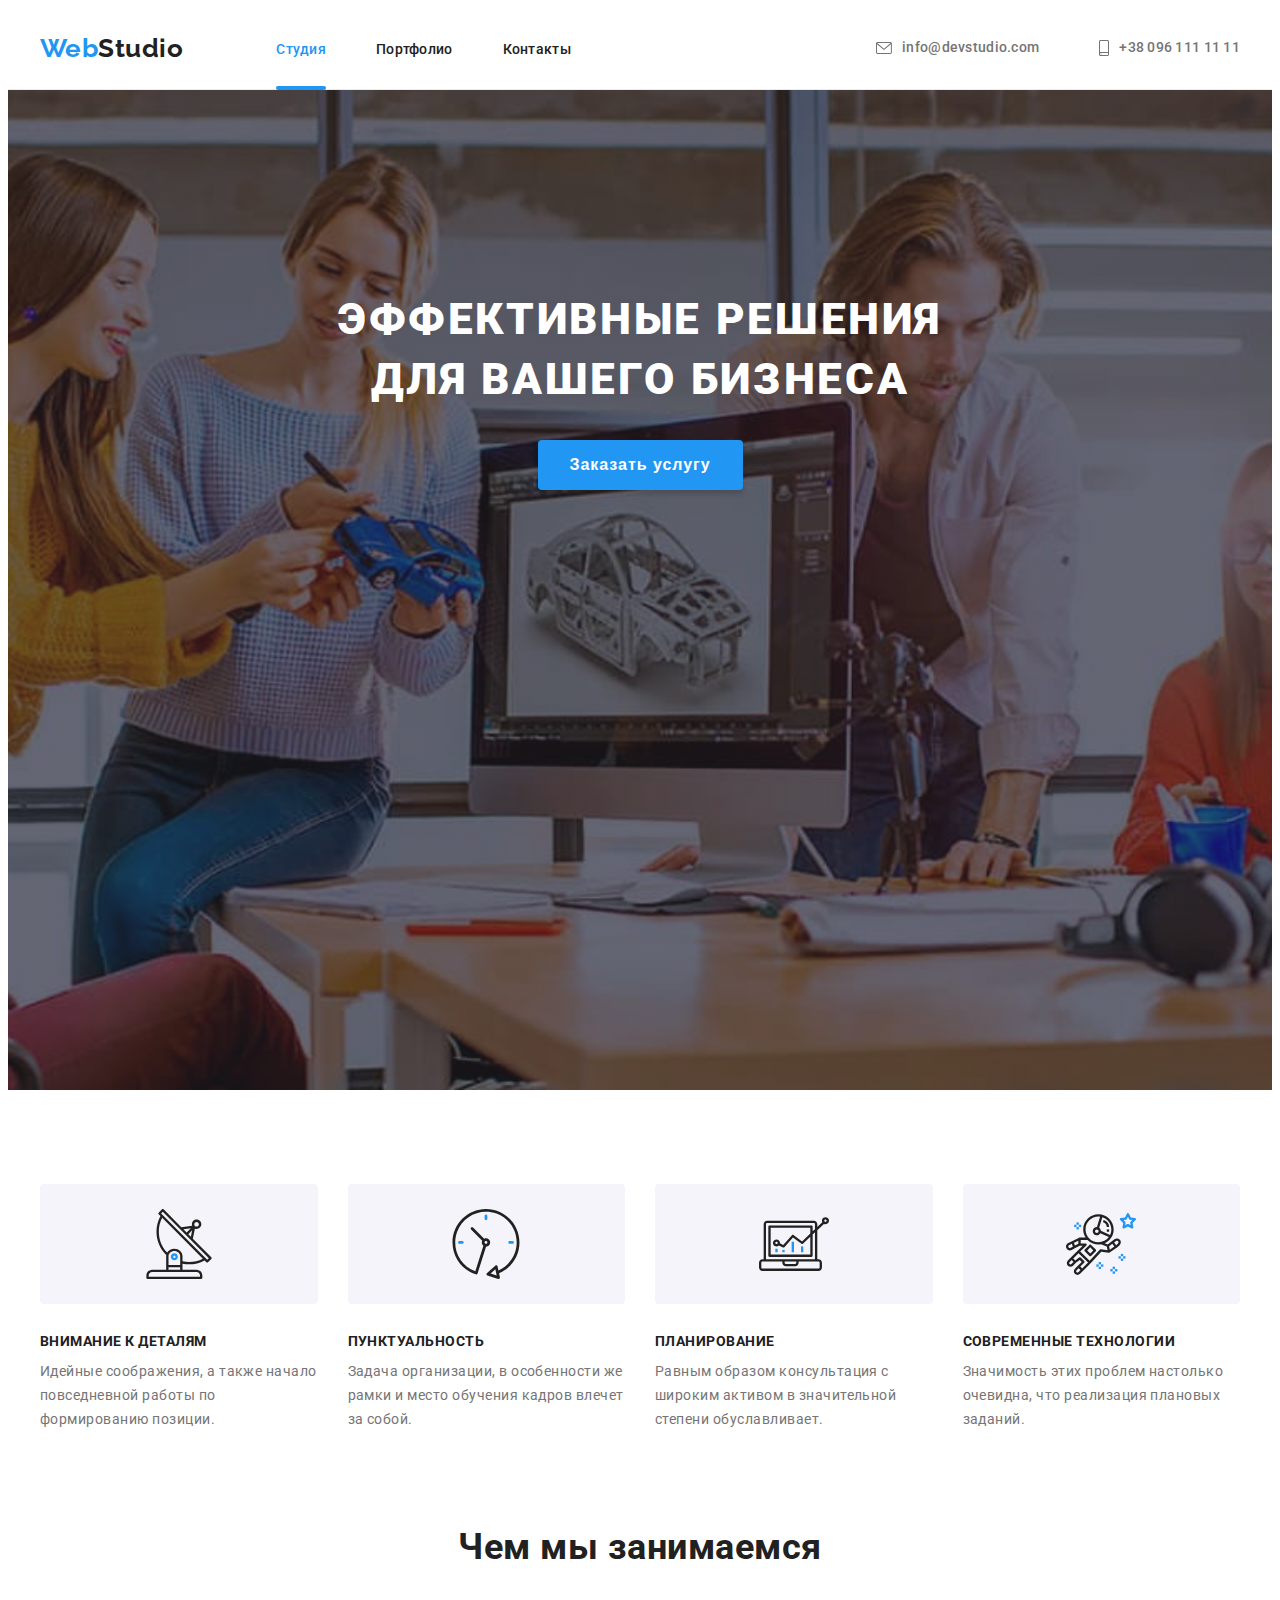
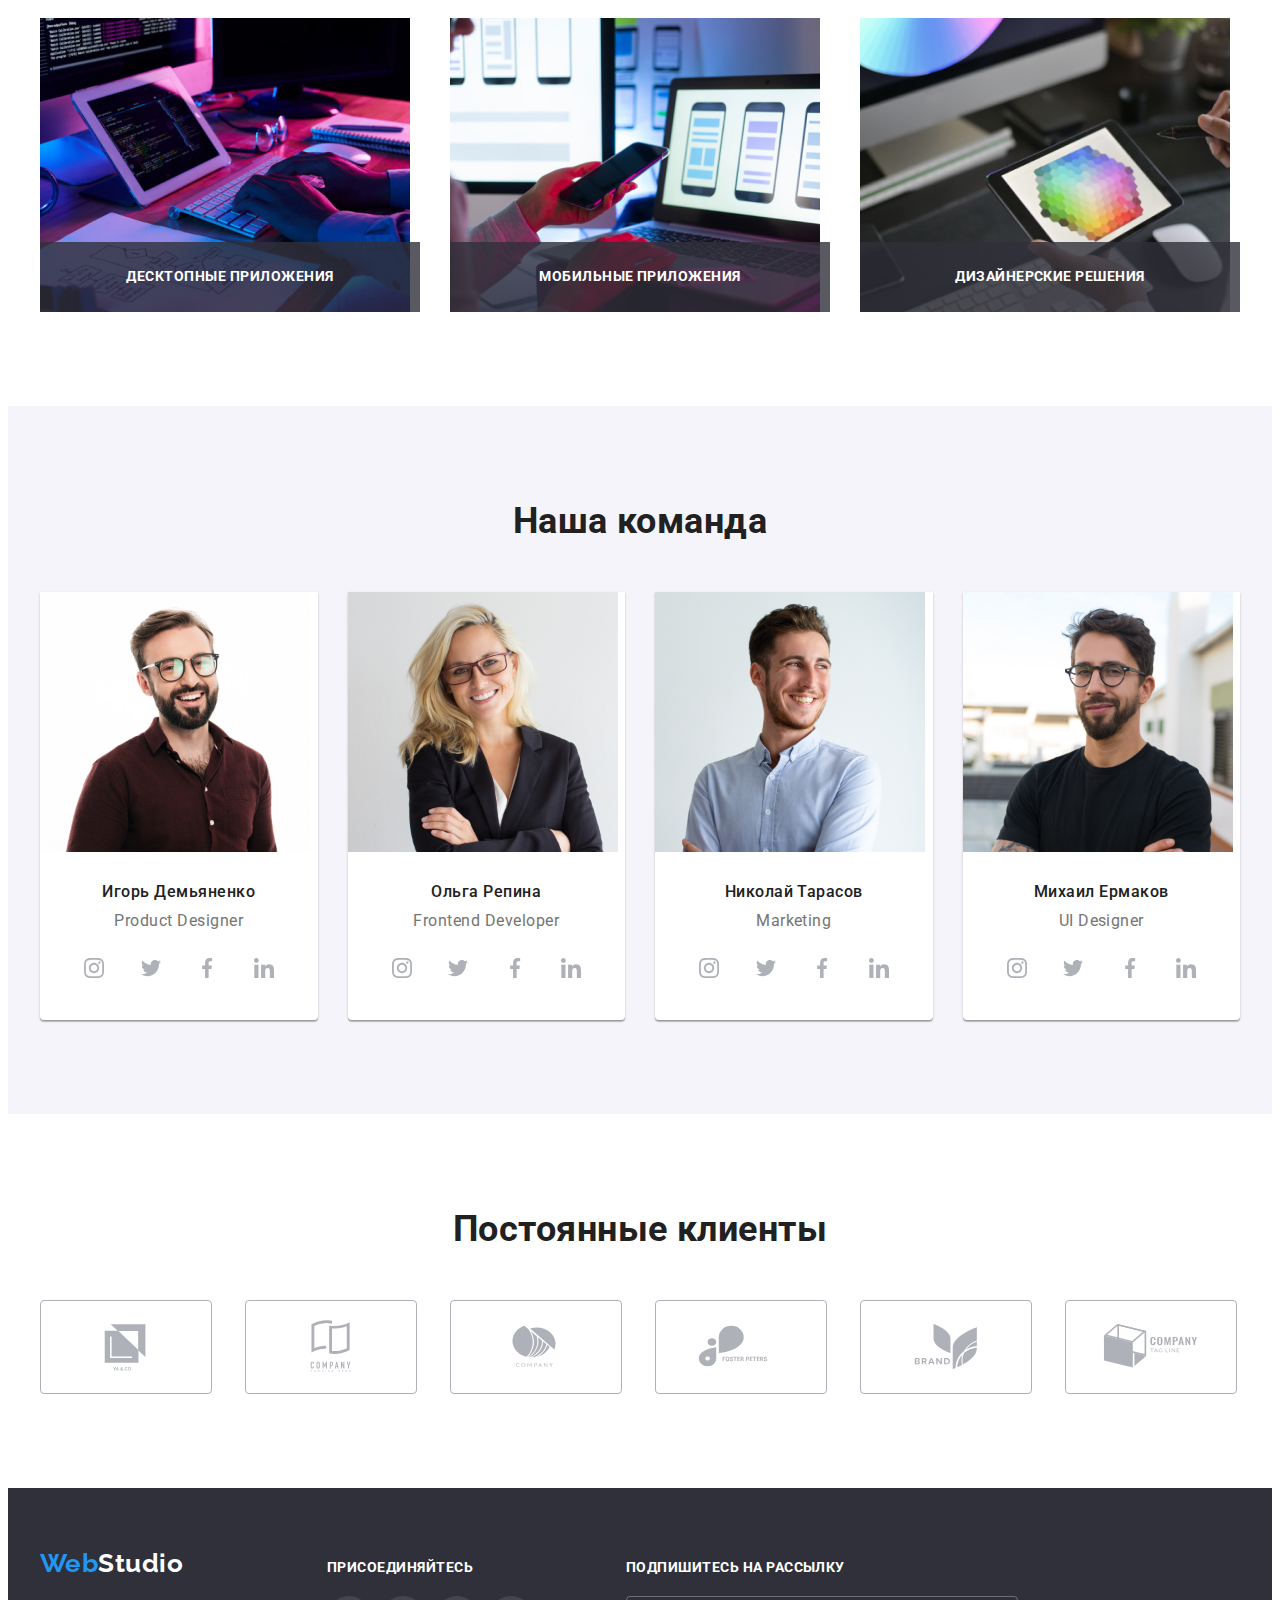
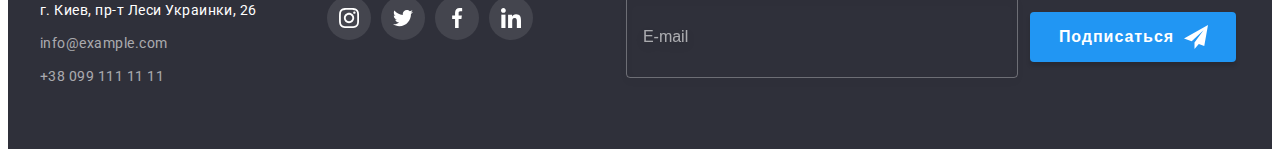
==== commit 01f91180: "ДЗ-6" ====
--- a/index.html
+++ b/index.html
@@ -389,6 +389,20 @@
             </li>
           </ul>
         </div>
+        <form class="footer-form" action="#" method="POST">
+          <h3 class="description-title footer-description">Подпишитесь на рассылку</h3>
+          <div class="footer-subscription">
+              <label class="subscription-label">
+                  <input class="subscription-input" type="email" name="email" placeholder="E-mail">
+              </label>
+              <button type="submit" class="subscription-button">
+                  <span class="submit-text">Подписаться</span>
+                  <svg width="24" height="24">
+                      <use href="./images/icons.svg#icon-send"></use>
+                  </svg>
+              </button>
+          </div>
+      </form>
       </div>
     </footer>
 
@@ -432,7 +446,7 @@
             Комментарий
             <textarea name="user-message" class="modal-form-message" placeholder="Введите текст"></textarea>
           </label>
-          <input type="checkbox" name="user-policy" class="modal-form-checkbox" id="checkbox-policy" required>
+          <input type="checkbox" name="user-policy" class="modal-form-checkbox visually-hidden-for-modal-window" id="checkbox-policy" required>
           <label for="checkbox-policy" class="modal-form-checkbox-policy">Соглашаюсь с рассылкой и принимаю <a href="modal-form-policy-link">Условия договора</a></label>
           <button type="submit" class="modal-form-btn">Отправить</button>
         </form>
--- a/css/styles.css
+++ b/css/styles.css
@@ -8,6 +8,8 @@
   --third-color: #757575;
   --main-background-color: #2f303a;
   --secondary-background-color: #f5f4fa;
+  --transition-duration: 250ms;
+  --transition-timing-function: cubic-bezier(0.4, 0, 0.2, 1);
 }
 
 /* сброс в тексте */
@@ -119,7 +121,7 @@
   height: 44px;
   background-color: var(--secondary-color);
   border-radius: 50%;
-  transition: background-color 250ms cubic-bezier(0.4, 0, 0.2, 1);
+  transition: background-color var(--transition-duration) var(--transition-timing-function);
 }
 
 .social-list-link:hover,
@@ -129,7 +131,7 @@
 
 .social-list-icon {
   fill: #AFB1B8;
-  transition: fill 250ms cubic-bezier(0.4, 0, 0.2, 1);
+  transition: fill var(--transition-duration) var(--transition-timing-function);
 }
 
 .social-list-link:hover .social-list-icon,
@@ -195,7 +197,7 @@
   letter-spacing: 0.02em;
 
   color: var(--main-color);
-  transition: color 250ms cubic-bezier(0.4, 0, 0.2, 1);
+  transition: color var(--transition-duration) var(--transition-timing-function);
 }
 
 .navigation-menu-item .link:hover,
@@ -224,7 +226,7 @@
 
   color: var(--third-color);
   margin-left: 10px;
-  transition: color 250ms cubic-bezier(0.4, 0, 0.2, 1);
+  transition: color var(--transition-duration) var(--transition-timing-function);
 }
 
 .contacts-item-link:hover,
@@ -235,7 +237,7 @@
 .header-icon {
   fill: currentColor;
   margin-right: 10px;
-  transition: fill 250ms cubic-bezier(0.4, 0, 0.2, 1);
+  transition: fill var(--transition-duration) var(--transition-timing-function);
 }
 
 .contacts-item:not(:last-child) {
@@ -286,8 +288,8 @@
   background-color: var(--accent-color);
   cursor: pointer;
   padding: 10px 32px;
-  transition: background-color 250ms cubic-bezier(0.4, 0, 0.2, 1),
-  box-shadow 250ms cubic-bezier(0.4, 0, 0.2, 1);
+  transition: background-color var(--transition-duration) var(--transition-timing-function),
+  box-shadow var(--transition-duration) var(--transition-timing-function);
 }
 
 .modal-btn:hover,
@@ -433,8 +435,8 @@
   width: 170px;
   height: 92px;
   fill: #AFB1B8;
-  transition: border 250ms cubic-bezier(0.4, 0, 0.2, 1),
-  fill 250ms cubic-bezier(0.4, 0, 0.2, 1);
+  transition: border var(--transition-duration) var(--transition-timing-function),
+  fill var(--transition-duration) var(--transition-timing-function);
 }
 
 .customers {
@@ -508,6 +510,10 @@
 .footer-contacts-link:hover,
 .footer-contacts-link:focus {
   color: var(--accent-color);
+}
+
+.footer-icons {
+  margin-right: 93px;
 }
 
 .footer-description {
@@ -530,7 +536,7 @@
   fill: var(--secondary-color);
   background: rgba(255, 255, 255, 0.1);
   border-radius: 50%;
-  transition: background-color 250ms cubic-bezier(0.4, 0, 0.2, 1);
+  transition: background-color var(--transition-duration) var(--transition-timing-function);
 }
 
 .footer-list-link:hover,
@@ -557,9 +563,9 @@
   border-radius: 4px;
   border: none;
   padding: 6px 22px;
-  transition: color 250ms cubic-bezier(0.4, 0, 0.2, 1),
-  background-color 250ms cubic-bezier(0.4, 0, 0.2, 1),
-  box-shadow 250ms cubic-bezier(0.4, 0, 0.2, 1);
+  transition: color var(--transition-duration) var(--transition-timing-function),
+  background-color var(--transition-duration) var(--transition-timing-function),
+  box-shadow var(--transition-duration) var(--transition-timing-function);
 }
 
 .portfolio-btn:hover,
@@ -618,7 +624,7 @@
   height: 100%;
   overflow: auto ;
   transform: translateY(100%);
-  transition: transform 250ms cubic-bezier(0.4, 0, 0.2, 1);
+  transition: transform var(--transition-duration) var(--transition-timing-function);
 
   font-size: 18px;
   line-height: 1.56;
@@ -654,6 +660,61 @@
   line-height: 1.87;
 
   color: var(--third-color);
+}
+
+.footer-form {
+  padding-top: 12px;
+}
+
+.footer-subscription {
+  display: flex;
+  align-items: center;
+}
+
+.subscription-input {
+  width: 358px;
+  height: 50px;
+  margin-right: 12px;
+  padding: 15px 16px;
+  font-size: 16px;
+  line-height: 1.25;
+  background: transparent;
+  color: var(--secondary-color);
+  border: 1px solid rgba(255, 255, 255, 0.3);
+  filter: drop-shadow(0px 4px 4px rgba(0, 0, 0, 0.15));
+  border-radius: 4px;
+}
+
+.subscription-label .subscription-input::placeholder {
+  font-size: 16px;
+  color: rgba(255, 255, 255, 0.6);
+}
+
+.subscription-button {
+  display: flex;
+  align-items: center;
+
+  padding: 10px 28px 10px 29px;
+  background-color: var(--accent-color);
+  box-shadow: 0px 4px 4px rgba(0, 0, 0, 0.15);
+  border-radius: 4px;
+  border: none;
+  transition: background-color var(--transition-duration) var(--transition-timing-function);
+  cursor: pointer;
+}
+
+.subscription-button:hover,
+.subscription-button:focus {
+  background-color: #188CE8;;
+}
+
+.submit-text {
+  font-weight: 700;
+  font-size: 16px;
+  line-height: 1.9;
+  letter-spacing: 0.06em;
+  margin-right: 10px;
+  color: var(--secondary-color);
 }
 /* ==== END PORTFOLIO ==== */
 
@@ -667,8 +728,8 @@
   background-color: rgba(0, 0, 0, 0.2);
   z-index: 100;
   opacity: 1;
-  transition: opacity 250ms  cubic-bezier(0.4, 0, 0.2, 1),
-              visibility 250ms  cubic-bezier(0.4, 0, 0.2, 1);
+  transition: opacity var(--transition-duration) var(--transition-timing-function),
+              visibility var(--transition-duration) var(--transition-timing-function);
 }
 
 .is-hidden {
@@ -683,8 +744,8 @@
   left: 50%;
   opacity: 1;
   transform: translate(-50%,-50%) scale(1);
-  transition: opacity 250ms  cubic-bezier(0.4, 0, 0.2, 1),
-              visibility 250ms  cubic-bezier(0.4, 0, 0.2, 1);
+  transition: opacity var(--transition-duration) var(--transition-timing-function),
+              visibility var(--transition-duration) var(--transition-timing-function);
   width: 528px;
   height: 581px;
   padding: 40px;
@@ -713,7 +774,7 @@
 
 .modal-close-icon {
   fill: currentColor;
-  transition: fill 250ms cubic-bezier(0.4, 0, 0.2, 1);
+  transition: fillvar(--transition-duration) var(--transition-timing-function);
 }
 
 .modal-close-button:hover .modal-close-icon,
@@ -758,7 +819,7 @@
   border: 1px solid rgba(33, 33, 33, 0.2);
   border-radius: 4px;
   padding: 11px 12px 11px 42px;
-  transition: border 250ms cubic-bezier(0.4, 0, 0.2, 1);
+  transition: bordervar(--transition-duration) var(--transition-timing-function);
 }
 
 .modal-icon {
@@ -791,6 +852,7 @@
   resize: none;
   padding: 12px 16px;
   margin-top: 4px;
+  margin-bottom: 20px;
 }
 
 .modal-form-message::placeholder {
@@ -806,40 +868,69 @@
   border-color: var(--accent-color);
 }
 
+.modal-form-checkbox-policy {
+  font-weight: 400;
+  font-size: 14px;
+  line-height: 1.7em;
+  color: var(--third-color);
+}
+
 .modal-form-checkbox-policy::before {
-  display: block;
+  display: inline-block;
+  vertical-align: middle;
   content: "";
   width: 16px;
   height: 15px;
   border: 2px solid  var(--main-color) ;
   cursor: pointer;
   border-radius: 2px;
+  margin-left: 13px;
+  margin-right: 7px;
 }
 
 .modal-form-checkbox:checked + .modal-form-checkbox-policy::before {
   display: block;
-  background-size: contain;
   border-radius: 2px;
   background: url(../images/for-sprite/icon-check.svg) no-repeat;
   border-color: var(--accent-color);
   background-color: var(--accent-color);
-  position: relative;
-  align-items: center;
-  justify-content: center;
 }
 
 .visually-hidden-for-modal-window {
   position: absolute !important;
-  width: 1px;
-  height: 1px;
-  margin: -1px;
-  border: 0;
-  padding: 0;
-
-  white-space: nowrap;
-  clip-path: inset(100%);
-  clip: rect(0 0 0 0);
+  clip: rect(1px 1px 1px 1px);
+  clip: rect(1px 1px 1px 1px);
+  width: 1px !important;
+  height: 1px !important;
+  border: 0 !important;
+  padding: 0 !important;
   overflow: hidden;
 }
 
+.modal-form-btn {
+  box-shadow: 0px 4px 4px rgba(0, 0, 0, 0.15);
+  border: none;
+  border-radius: 4px;
+  font-weight: 700;
+  font-size: 16px;
+  line-height: 1.87;
+  letter-spacing: 0.06em;
+  min-width: 200px;
+  min-height: 50px;
+  margin-top: 30px;
+
+  color: var(--secondary-color);
+  background-color: var(--accent-color);
+  cursor: pointer;
+  padding: 10px 32px;
+  transition: background-colorvar(--transition-duration) var(--transition-timing-function),
+  box-shadowvar(--transition-duration) var(--transition-timing-function);
+  align-self: center;
+}
+
+.modal-form-btn:hover,
+.modal-form-btn:focus {
+  background-color: #188ce8;
+}
+
 /* ==== END MODAL WINDOW ==== */
